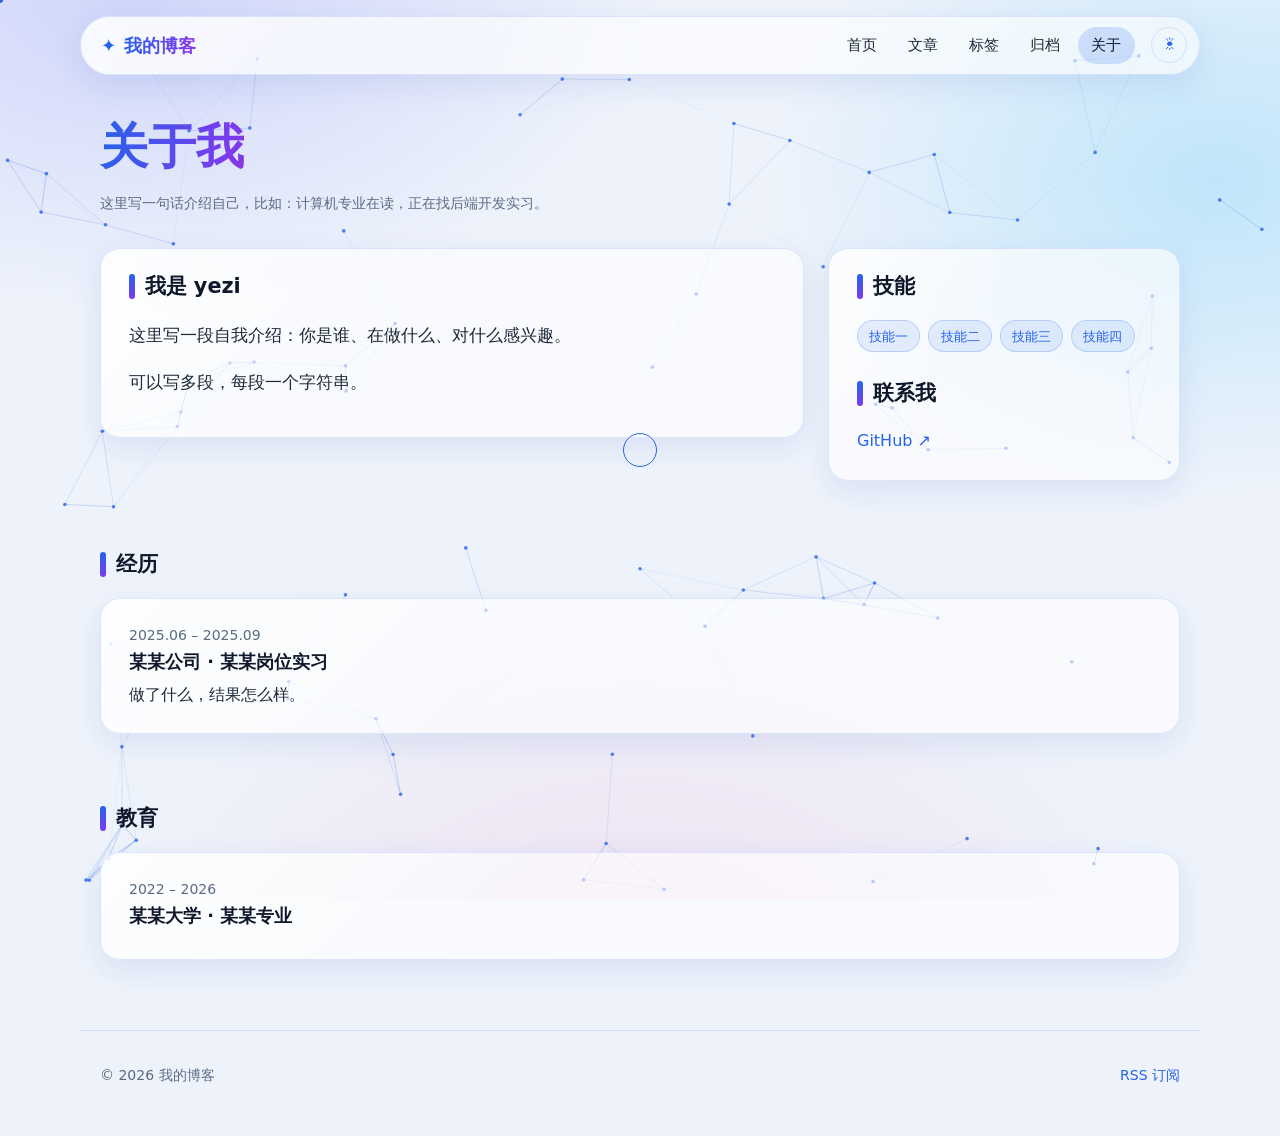
==== about/index.html @ 475cf348 "deploy: 发布公开站点（源码 9030e52）" ====
<!DOCTYPE html><html lang="zh-CN" data-theme="dark" data-astro-cid-z4jru4n3><head><meta charset="utf-8"><meta name="viewport" content="width=device-width, initial-scale=1"><meta name="description" content="这里写一句话介绍自己，比如：计算机专业在读，正在找后端开发实习。"><link rel="alternate" type="application/rss+xml" title="我的博客" href="/rss.xml"><title>关于我 | 我的博客</title><!-- 在页面绘制前确定主题，避免先闪一下深色再变浅色 --><script>
      (() => {
        let theme = 'dark';
        try {
          const saved = localStorage.getItem('theme');
          if (saved === 'light' || saved === 'dark') theme = saved;
          else if (matchMedia('(prefers-color-scheme: light)').matches) theme = 'light';
        } catch {}
        document.documentElement.dataset.theme = theme;
      })();
    </script><link rel="stylesheet" href="/_astro/BaseLayout.BW4J0uot.css"><style>.page-head[data-astro-cid-ta2fbyqs]{margin:1.5rem 0 2rem}.page-head[data-astro-cid-ta2fbyqs] h1[data-astro-cid-ta2fbyqs]{margin:0;font-size:clamp(2rem,1.5rem + 2vw,3rem);display:inline-block}.about-grid[data-astro-cid-ta2fbyqs]{grid-template-columns:2fr 1fr;align-items:start;gap:1.5rem;display:grid}.intro[data-astro-cid-ta2fbyqs] p[data-astro-cid-ta2fbyqs]{margin:0 0 1rem;font-size:1.05rem}.plain-list[data-astro-cid-ta2fbyqs]{margin:0;padding:0;list-style:none}.links[data-astro-cid-ta2fbyqs]{gap:.4rem;display:grid}.contact-title[data-astro-cid-ta2fbyqs]{margin-top:1.75rem}.timeline[data-astro-cid-ta2fbyqs]{gap:1rem;display:grid}.timeline[data-astro-cid-ta2fbyqs] h3[data-astro-cid-ta2fbyqs]{margin:.2rem 0 .4rem;font-size:1.1rem}.timeline[data-astro-cid-ta2fbyqs] p[data-astro-cid-ta2fbyqs]{margin:0}@media (width<=800px){.about-grid[data-astro-cid-ta2fbyqs]{grid-template-columns:1fr}}
</style></head><body data-astro-cid-z4jru4n3><canvas id="fx-background" class="fx-canvas" aria-hidden="true" data-astro-cid-z4jru4n3></canvas><canvas id="fx-overlay" class="fx-canvas" aria-hidden="true" data-astro-cid-z4jru4n3></canvas><div class="fx-cursor-dot" aria-hidden="true" data-astro-cid-z4jru4n3></div><div class="fx-cursor-ring" aria-hidden="true" data-astro-cid-z4jru4n3></div><header class="site-header" data-astro-cid-z4jru4n3><nav class="nav glass container" aria-label="主导航" data-astro-cid-z4jru4n3><a class="logo" href="/" data-astro-cid-z4jru4n3><span class="logo-mark" data-astro-cid-z4jru4n3>✦</span><span class="gradient-text" data-astro-cid-z4jru4n3>我的博客</span></a><ul class="nav-links" data-astro-cid-z4jru4n3><li data-astro-cid-z4jru4n3><a href="/" data-astro-cid-z4jru4n3>首页</a></li><li data-astro-cid-z4jru4n3><a href="/posts/" data-astro-cid-z4jru4n3>文章</a></li><li data-astro-cid-z4jru4n3><a href="/tags/" data-astro-cid-z4jru4n3>标签</a></li><li data-astro-cid-z4jru4n3><a href="/archive/" data-astro-cid-z4jru4n3>归档</a></li><li data-astro-cid-z4jru4n3><a href="/about/" aria-current="page" data-astro-cid-z4jru4n3>关于</a></li></ul><button class="theme-toggle" type="button" data-theme-toggle aria-label="切换深浅色" data-astro-cid-z4jru4n3><span class="icon-sun" aria-hidden="true" data-astro-cid-z4jru4n3>☀</span><span class="icon-moon" aria-hidden="true" data-astro-cid-z4jru4n3>☾</span></button></nav></header><main class="container" data-astro-cid-z4jru4n3><header class="page-head" data-astro-cid-ta2fbyqs><h1 class="gradient-text" data-astro-cid-ta2fbyqs>关于我</h1><p class="meta" data-astro-cid-ta2fbyqs>这里写一句话介绍自己，比如：计算机专业在读，正在找后端开发实习。</p></header><div class="about-grid" data-astro-cid-ta2fbyqs><section class="glass glass-pad intro" data-astro-cid-ta2fbyqs><h2 class="section-title" data-astro-cid-ta2fbyqs>我是 yezi</h2><p data-astro-cid-ta2fbyqs>这里写一段自我介绍：你是谁、在做什么、对什么感兴趣。</p><p data-astro-cid-ta2fbyqs>可以写多段，每段一个字符串。</p></section><section class="glass glass-pad" data-astro-cid-ta2fbyqs><h2 class="section-title" data-astro-cid-ta2fbyqs>技能</h2><ul class="chip-list plain-list" data-astro-cid-ta2fbyqs><li class="chip" data-astro-cid-ta2fbyqs>技能一</li><li class="chip" data-astro-cid-ta2fbyqs>技能二</li><li class="chip" data-astro-cid-ta2fbyqs>技能三</li><li class="chip" data-astro-cid-ta2fbyqs>技能四</li></ul><h2 class="section-title contact-title" data-astro-cid-ta2fbyqs>联系我</h2><ul class="plain-list links" data-astro-cid-ta2fbyqs><li data-astro-cid-ta2fbyqs><a href="https://github.com/yyyyyyyyyezi" target="_blank" rel="noopener noreferrer" data-astro-cid-ta2fbyqs>GitHub ↗</a></li></ul></section></div><section class="section" data-astro-cid-ta2fbyqs><h2 class="section-title" data-astro-cid-ta2fbyqs>经历</h2><ol class="plain-list timeline" data-astro-cid-ta2fbyqs><li class="glass glass-pad tilt" data-astro-cid-ta2fbyqs><p class="meta" data-astro-cid-ta2fbyqs>2025.06 – 2025.09</p><h3 data-astro-cid-ta2fbyqs>某某公司 · 某某岗位实习</h3><p data-astro-cid-ta2fbyqs>做了什么，结果怎么样。</p></li></ol></section><section class="section" data-astro-cid-ta2fbyqs><h2 class="section-title" data-astro-cid-ta2fbyqs>教育</h2><ol class="plain-list timeline" data-astro-cid-ta2fbyqs><li class="glass glass-pad tilt" data-astro-cid-ta2fbyqs><p class="meta" data-astro-cid-ta2fbyqs>2022 – 2026</p><h3 data-astro-cid-ta2fbyqs>某某大学 · 某某专业</h3></li></ol></section></main><footer class="site-footer container" data-astro-cid-z4jru4n3><span data-astro-cid-z4jru4n3>© 2026 我的博客</span><a href="/rss.xml" data-astro-cid-z4jru4n3>RSS 订阅</a></footer><script type="module" src="/_astro/BaseLayout.astro_astro_type_script_index_0_lang.DyuBD2A_.js"></script></body></html>
---- _astro/BaseLayout.BW4J0uot.css ----
:root,html[data-theme=dark]{color-scheme:dark;--bg:#070b1a;--bg-glow-1:#5865f247;--bg-glow-2:#38bdf833;--bg-glow-3:#ec489924;--fg:#e2e8f5;--fg-strong:#fff;--muted:#8d9ab5;--accent:#7cc4ff;--accent-2:#a78bfa;--accent-3:#f472b6;--glass:#121a348c;--glass-border:#94bbff29;--glass-highlight:#ffffff0f;--shadow:0 10px 40px #00000073;--shadow-hover:0 18px 60px #3878ff47;--code-bg:#00000059;--fx-rgb:124, 196, 255;--cal-0:#94a3b81f;--cal-1:#7dd3fc;--cal-2:#38bdf8;--cal-3:#0284c7;--cal-4:#1e40af}html[data-theme=light]{color-scheme:light;--bg:#eef3fb;--bg-glow-1:#818cf847;--bg-glow-2:#38bdf840;--bg-glow-3:#f472b629;--fg:#1e293b;--fg-strong:#0f172a;--muted:#5b6b85;--accent:#2563eb;--accent-2:#7c3aed;--accent-3:#db2777;--glass:#fff9;--glass-border:#2563eb24;--glass-highlight:#ffffffb3;--shadow:0 10px 30px #1e40af1a;--shadow-hover:0 18px 45px #2563eb33;--code-bg:#0f172a;--fx-rgb:37, 99, 235;--cal-0:#64748b24;--cal-1:#7dd3fc;--cal-2:#38bdf8;--cal-3:#0284c7;--cal-4:#1e3a8a}:root{--max-width:1120px;--radius-lg:20px;--radius-md:14px;--radius-pill:999px;--space-section:clamp(2.5rem, 2rem + 3vw, 5rem);--text-hero:clamp(2.4rem, 1.4rem + 4vw, 4.4rem);--duration-fast:.16s;--duration-normal:.32s;--ease-out-expo:cubic-bezier(.16, 1, .3, 1);font-family:system-ui,-apple-system,PingFang SC,Hiragino Sans GB,Microsoft YaHei,sans-serif}*{box-sizing:border-box}html{scroll-behavior:smooth}body{min-height:100vh;color:var(--fg);background:radial-gradient(60vw 50vh at 10% 0%, var(--bg-glow-1), transparent 70%), radial-gradient(50vw 50vh at 95% 20%, var(--bg-glow-2), transparent 70%), radial-gradient(60vw 60vh at 50% 110%, var(--bg-glow-3), transparent 70%), var(--bg);background-attachment:fixed;margin:0;line-height:1.8}a{color:var(--accent);transition:color var(--duration-fast);text-decoration:none}a:hover{color:var(--accent-2)}:focus-visible{outline:2px solid var(--accent);outline-offset:3px;border-radius:6px}::selection{background:rgba(var(--fx-rgb), .35)}h1,h2,h3{color:var(--fg-strong);line-height:1.3}.container{z-index:1;max-width:var(--max-width);margin:0 auto;padding:0 1.25rem;position:relative}main.container{padding-bottom:var(--space-section)}.layout-with-sidebar{grid-template-columns:minmax(0,1fr) 300px;align-items:start;gap:2rem;display:grid}.sidebar{gap:1.25rem;display:grid;position:sticky;top:6rem}@media (width<=900px){.layout-with-sidebar{grid-template-columns:1fr}.sidebar{position:static}}.section{margin-top:var(--space-section)}.section-title{align-items:center;gap:.6rem;margin:0 0 1.25rem;font-size:1.3rem;display:flex}.section-title:before{content:"";background:linear-gradient(var(--accent), var(--accent-2));border-radius:3px;width:6px;height:1.2em}.glass{background:linear-gradient(135deg, var(--glass-highlight), transparent 40%), var(--glass);border:1px solid var(--glass-border);border-radius:var(--radius-lg);box-shadow:var(--shadow);-webkit-backdrop-filter:blur(14px)saturate(140%);position:relative}.glass-pad{padding:1.5rem 1.75rem}.tilt{--rx:0deg;--ry:0deg;--lift:0px;transform:perspective(1600px) rotateX(var(--rx)) rotateY(var(--ry)) translateY(var(--lift));transition:transform var(--duration-normal) var(--ease-out-expo), box-shadow var(--duration-normal), border-color var(--duration-normal)}.tilt:hover{--lift:-3px;box-shadow:var(--shadow-hover);border-color:rgba(var(--fx-rgb), .4)}.tilt:after{content:"";border-radius:inherit;pointer-events:none;opacity:0;background:radial-gradient(400px circle at var(--mx,50%) var(--my,50%), rgba(var(--fx-rgb), .16), transparent 45%);transition:opacity var(--duration-normal);position:absolute;inset:0}.tilt:hover:after{opacity:1}.gradient-text{background:linear-gradient(100deg, var(--accent) 0%, var(--accent-2) 45%, var(--accent-3) 100%);color:#0000;background-size:200%;-webkit-background-clip:text;background-clip:text;animation:8s ease-in-out infinite alternate gradient-shift}@keyframes gradient-shift{to{background-position:100%}}.meta{color:var(--muted);flex-wrap:wrap;align-items:center;gap:.35rem .9rem;font-size:.875rem;display:flex}.chip{border-radius:var(--radius-pill);color:var(--accent);background:rgba(var(--fx-rgb), .1);border:1px solid rgba(var(--fx-rgb), .22);transition:background var(--duration-fast), transform var(--duration-fast);align-items:center;gap:.35rem;padding:.2rem .7rem;font-size:.8rem;display:inline-flex}a.chip:hover{color:var(--accent);background:rgba(var(--fx-rgb), .2);transform:translateY(-1px)}.chip-count{opacity:.7;font-size:.75em}.chip-list{flex-wrap:wrap;gap:.5rem;display:flex}.badge-private{color:#f59e0b;font-size:.8rem}.btn{border-radius:var(--radius-pill);color:#fff;background:linear-gradient(100deg, var(--accent), var(--accent-2));box-shadow:0 6px 20px rgba(var(--fx-rgb), .3);transition:transform var(--duration-fast), box-shadow var(--duration-fast);align-items:center;gap:.4rem;padding:.55rem 1.1rem;font-size:.9rem;font-weight:600;display:inline-flex}.btn:hover{color:#fff;box-shadow:0 10px 28px rgba(var(--fx-rgb), .45);transform:translateY(-2px)}.btn-ghost{color:var(--fg);background:var(--glass);border:1px solid var(--glass-border);box-shadow:none}.btn-ghost:hover{color:var(--accent);box-shadow:none}.prose{overflow-wrap:break-word;font-size:1.05rem}.prose h2{border-bottom:1px solid var(--glass-border);margin-top:2.2em;padding-bottom:.3em;scroll-margin-top:6rem}.prose h3{margin-top:1.8em;scroll-margin-top:6rem}.prose img{border-radius:var(--radius-md);max-width:100%;height:auto}.prose pre{border-radius:var(--radius-md);padding:1rem 1.25rem;overflow-x:auto;background:var(--code-bg)!important}.prose :not(pre)>code{background:rgba(var(--fx-rgb), .12);border-radius:6px;padding:.1em .4em;font-size:.9em}.prose blockquote{border-left:4px solid var(--accent);border-radius:0 var(--radius-md) var(--radius-md) 0;background:rgba(var(--fx-rgb), .07);color:var(--muted);margin:1.5rem 0;padding:.75rem 1.25rem}.prose hr{background:linear-gradient(90deg, transparent, var(--glass-border), transparent);border:none;height:1px;margin:2.5rem 0}.prose table{border-collapse:collapse;width:100%}.prose th,.prose td{border:1px solid var(--glass-border);padding:.5rem .75rem}.fx-canvas{pointer-events:none;width:100%;height:100%;position:fixed;inset:0}#fx-background{z-index:0}#fx-overlay{z-index:9998}.fx-cursor-dot,.fx-cursor-ring{pointer-events:none;z-index:9999;opacity:0;border-radius:50%;transition:opacity .2s,scale .25s,background .25s;position:fixed;top:0;left:0}.fx-cursor-dot{background:var(--accent);width:6px;height:6px;margin:-3px 0 0 -3px}.fx-cursor-ring{border:1.5px solid var(--accent);width:34px;height:34px;margin:-17px 0 0 -17px}.fx-cursor-ring.is-hover{background:rgba(var(--fx-rgb), .12);scale:1.65}html.fx-has-cursor .fx-cursor-dot,html.fx-has-cursor .fx-cursor-ring{opacity:1}html.fx-cursor-hidden .fx-cursor-dot,html.fx-cursor-hidden .fx-cursor-ring{opacity:0}html.fx-has-cursor,html.fx-has-cursor *{cursor:none!important}@media (prefers-reduced-motion:reduce){html{scroll-behavior:auto}*,:before,:after{transition:none!important;animation:none!important}.tilt{transform:none!important}}.site-header[data-astro-cid-z4jru4n3]{z-index:50;padding:1rem 0;position:sticky;top:0}.nav[data-astro-cid-z4jru4n3]{border-radius:var(--radius-pill);align-items:center;gap:1rem;padding:.6rem .75rem .6rem 1.25rem;display:flex}.logo[data-astro-cid-z4jru4n3]{white-space:nowrap;align-items:center;gap:.5rem;font-size:1.15rem;font-weight:800;display:inline-flex}.logo-mark[data-astro-cid-z4jru4n3]{color:var(--accent);animation:3s ease-in-out infinite twinkle;display:inline-block}@keyframes twinkle{50%{opacity:.4;transform:rotate(45deg)scale(.85)}}.nav-links[data-astro-cid-z4jru4n3]{gap:.25rem;margin:0 0 0 auto;padding:0;list-style:none;display:flex;overflow-x:auto}.nav-links[data-astro-cid-z4jru4n3] a[data-astro-cid-z4jru4n3]{border-radius:var(--radius-pill);color:var(--fg);white-space:nowrap;transition:background var(--duration-fast), color var(--duration-fast);padding:.35rem .85rem;font-size:.92rem;display:block}.nav-links[data-astro-cid-z4jru4n3] a[data-astro-cid-z4jru4n3]:hover{color:var(--accent);background:rgba(var(--fx-rgb), .1)}.nav-links[data-astro-cid-z4jru4n3] a[data-astro-cid-z4jru4n3][aria-current=page]{color:var(--fg-strong);background:rgba(var(--fx-rgb), .18)}.theme-toggle[data-astro-cid-z4jru4n3]{border:1px solid var(--glass-border);width:2.25rem;height:2.25rem;color:var(--accent);cursor:pointer;transition:transform var(--duration-normal) var(--ease-out-expo), background var(--duration-fast);background:0 0;border-radius:50%;flex:none;place-items:center;font-size:1.05rem;display:grid}.theme-toggle[data-astro-cid-z4jru4n3]:hover{background:rgba(var(--fx-rgb), .12);transform:rotate(20deg)}.theme-toggle[data-astro-cid-z4jru4n3]>span[data-astro-cid-z4jru4n3]{transition:opacity var(--duration-normal), transform var(--duration-normal);grid-area:1/1}html[data-theme=dark] .icon-sun[data-astro-cid-z4jru4n3],html[data-theme=light] .icon-moon[data-astro-cid-z4jru4n3]{opacity:0;transform:scale(.5)rotate(-90deg)}.site-footer[data-astro-cid-z4jru4n3]{border-top:1px solid var(--glass-border);color:var(--muted);justify-content:space-between;gap:1rem;padding-top:2rem;padding-bottom:3rem;font-size:.875rem;display:flex}.reading-progress[data-astro-cid-z4jru4n3]{z-index:100;transform-origin:0;background:linear-gradient(90deg, var(--accent), var(--accent-2), var(--accent-3));height:3px;box-shadow:0 0 10px rgba(var(--fx-rgb), .6);position:fixed;top:0;left:0;right:0;transform:scaleX(0)}@media (width<=640px){.nav[data-astro-cid-z4jru4n3]{border-radius:var(--radius-lg);flex-wrap:wrap}.nav-links[data-astro-cid-z4jru4n3]{order:3;width:100%;margin:0}}
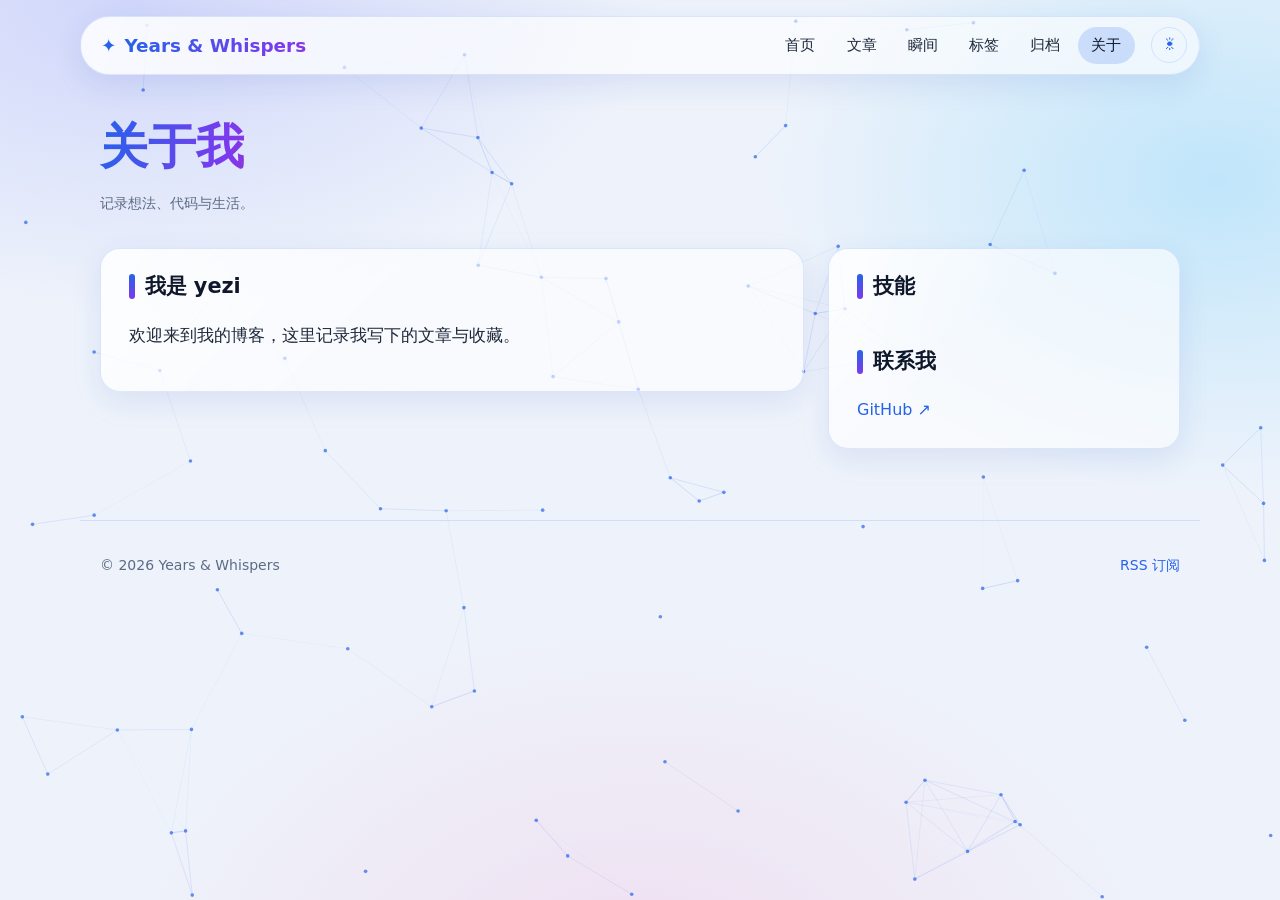
==== commit cc757319: "deploy: 发布公开站点（源码 aaa7730）" ====
--- a/about/index.html
+++ b/about/index.html
@@ -1,4 +1,4 @@
-<!DOCTYPE html><html lang="zh-CN" data-theme="dark" data-astro-cid-z4jru4n3><head><meta charset="utf-8"><meta name="viewport" content="width=device-width, initial-scale=1"><meta name="description" content="这里写一句话介绍自己，比如：计算机专业在读，正在找后端开发实习。"><link rel="alternate" type="application/rss+xml" title="我的博客" href="/rss.xml"><title>关于我 | 我的博客</title><!-- 在页面绘制前确定主题，避免先闪一下深色再变浅色 --><script>
+<!DOCTYPE html><html lang="zh-CN" data-theme="dark" data-astro-cid-z4jru4n3><head><meta charset="utf-8"><meta name="viewport" content="width=device-width, initial-scale=1"><meta name="description" content="记录想法、代码与生活。"><meta name="theme-color" content="#070b1a" media="(prefers-color-scheme: dark)"><meta name="theme-color" content="#eef3fb" media="(prefers-color-scheme: light)"><link rel="canonical" href="https://yyyyyyyyyezi.github.io/about/"><link rel="icon" type="image/svg+xml" href="/favicon.svg"><link rel="alternate" type="application/rss+xml" title="Years &amp; Whispers" href="/rss.xml"><!-- Open Graph / 社交分享 --><meta property="og:type" content="website"><meta property="og:site_name" content="Years &amp; Whispers"><meta property="og:title" content="关于我 | Years &amp; Whispers"><meta property="og:description" content="记录想法、代码与生活。"><meta property="og:url" content="https://yyyyyyyyyezi.github.io/about/"><!-- 社交分享图：把 1200×630 的图片放到 public/og-image.jpg 后取消下面这行注释 --><!-- <meta property="og:image" content="/og-image.jpg" /> --><!-- Twitter Card --><meta name="twitter:card" content="summary"><meta name="twitter:title" content="关于我 | Years &amp; Whispers"><meta name="twitter:description" content="记录想法、代码与生活。"><title>关于我 | Years &amp; Whispers</title><!-- 在页面绘制前确定主题，避免先闪一下深色再变浅色 --><script>
       (() => {
         let theme = 'dark';
         try {
@@ -8,5 +8,5 @@
         } catch {}
         document.documentElement.dataset.theme = theme;
       })();
-    </script><link rel="stylesheet" href="/_astro/BaseLayout.BW4J0uot.css"><style>.page-head[data-astro-cid-ta2fbyqs]{margin:1.5rem 0 2rem}.page-head[data-astro-cid-ta2fbyqs] h1[data-astro-cid-ta2fbyqs]{margin:0;font-size:clamp(2rem,1.5rem + 2vw,3rem);display:inline-block}.about-grid[data-astro-cid-ta2fbyqs]{grid-template-columns:2fr 1fr;align-items:start;gap:1.5rem;display:grid}.intro[data-astro-cid-ta2fbyqs] p[data-astro-cid-ta2fbyqs]{margin:0 0 1rem;font-size:1.05rem}.plain-list[data-astro-cid-ta2fbyqs]{margin:0;padding:0;list-style:none}.links[data-astro-cid-ta2fbyqs]{gap:.4rem;display:grid}.contact-title[data-astro-cid-ta2fbyqs]{margin-top:1.75rem}.timeline[data-astro-cid-ta2fbyqs]{gap:1rem;display:grid}.timeline[data-astro-cid-ta2fbyqs] h3[data-astro-cid-ta2fbyqs]{margin:.2rem 0 .4rem;font-size:1.1rem}.timeline[data-astro-cid-ta2fbyqs] p[data-astro-cid-ta2fbyqs]{margin:0}@media (width<=800px){.about-grid[data-astro-cid-ta2fbyqs]{grid-template-columns:1fr}}
-</style></head><body data-astro-cid-z4jru4n3><canvas id="fx-background" class="fx-canvas" aria-hidden="true" data-astro-cid-z4jru4n3></canvas><canvas id="fx-overlay" class="fx-canvas" aria-hidden="true" data-astro-cid-z4jru4n3></canvas><div class="fx-cursor-dot" aria-hidden="true" data-astro-cid-z4jru4n3></div><div class="fx-cursor-ring" aria-hidden="true" data-astro-cid-z4jru4n3></div><header class="site-header" data-astro-cid-z4jru4n3><nav class="nav glass container" aria-label="主导航" data-astro-cid-z4jru4n3><a class="logo" href="/" data-astro-cid-z4jru4n3><span class="logo-mark" data-astro-cid-z4jru4n3>✦</span><span class="gradient-text" data-astro-cid-z4jru4n3>我的博客</span></a><ul class="nav-links" data-astro-cid-z4jru4n3><li data-astro-cid-z4jru4n3><a href="/" data-astro-cid-z4jru4n3>首页</a></li><li data-astro-cid-z4jru4n3><a href="/posts/" data-astro-cid-z4jru4n3>文章</a></li><li data-astro-cid-z4jru4n3><a href="/tags/" data-astro-cid-z4jru4n3>标签</a></li><li data-astro-cid-z4jru4n3><a href="/archive/" data-astro-cid-z4jru4n3>归档</a></li><li data-astro-cid-z4jru4n3><a href="/about/" aria-current="page" data-astro-cid-z4jru4n3>关于</a></li></ul><button class="theme-toggle" type="button" data-theme-toggle aria-label="切换深浅色" data-astro-cid-z4jru4n3><span class="icon-sun" aria-hidden="true" data-astro-cid-z4jru4n3>☀</span><span class="icon-moon" aria-hidden="true" data-astro-cid-z4jru4n3>☾</span></button></nav></header><main class="container" data-astro-cid-z4jru4n3><header class="page-head" data-astro-cid-ta2fbyqs><h1 class="gradient-text" data-astro-cid-ta2fbyqs>关于我</h1><p class="meta" data-astro-cid-ta2fbyqs>这里写一句话介绍自己，比如：计算机专业在读，正在找后端开发实习。</p></header><div class="about-grid" data-astro-cid-ta2fbyqs><section class="glass glass-pad intro" data-astro-cid-ta2fbyqs><h2 class="section-title" data-astro-cid-ta2fbyqs>我是 yezi</h2><p data-astro-cid-ta2fbyqs>这里写一段自我介绍：你是谁、在做什么、对什么感兴趣。</p><p data-astro-cid-ta2fbyqs>可以写多段，每段一个字符串。</p></section><section class="glass glass-pad" data-astro-cid-ta2fbyqs><h2 class="section-title" data-astro-cid-ta2fbyqs>技能</h2><ul class="chip-list plain-list" data-astro-cid-ta2fbyqs><li class="chip" data-astro-cid-ta2fbyqs>技能一</li><li class="chip" data-astro-cid-ta2fbyqs>技能二</li><li class="chip" data-astro-cid-ta2fbyqs>技能三</li><li class="chip" data-astro-cid-ta2fbyqs>技能四</li></ul><h2 class="section-title contact-title" data-astro-cid-ta2fbyqs>联系我</h2><ul class="plain-list links" data-astro-cid-ta2fbyqs><li data-astro-cid-ta2fbyqs><a href="https://github.com/yyyyyyyyyezi" target="_blank" rel="noopener noreferrer" data-astro-cid-ta2fbyqs>GitHub ↗</a></li></ul></section></div><section class="section" data-astro-cid-ta2fbyqs><h2 class="section-title" data-astro-cid-ta2fbyqs>经历</h2><ol class="plain-list timeline" data-astro-cid-ta2fbyqs><li class="glass glass-pad tilt" data-astro-cid-ta2fbyqs><p class="meta" data-astro-cid-ta2fbyqs>2025.06 – 2025.09</p><h3 data-astro-cid-ta2fbyqs>某某公司 · 某某岗位实习</h3><p data-astro-cid-ta2fbyqs>做了什么，结果怎么样。</p></li></ol></section><section class="section" data-astro-cid-ta2fbyqs><h2 class="section-title" data-astro-cid-ta2fbyqs>教育</h2><ol class="plain-list timeline" data-astro-cid-ta2fbyqs><li class="glass glass-pad tilt" data-astro-cid-ta2fbyqs><p class="meta" data-astro-cid-ta2fbyqs>2022 – 2026</p><h3 data-astro-cid-ta2fbyqs>某某大学 · 某某专业</h3></li></ol></section></main><footer class="site-footer container" data-astro-cid-z4jru4n3><span data-astro-cid-z4jru4n3>© 2026 我的博客</span><a href="/rss.xml" data-astro-cid-z4jru4n3>RSS 订阅</a></footer><script type="module" src="/_astro/BaseLayout.astro_astro_type_script_index_0_lang.DyuBD2A_.js"></script></body></html>+    </script><link rel="stylesheet" href="/_astro/BaseLayout.ELnf-x5w.css"><style>.page-head[data-astro-cid-ta2fbyqs]{margin:1.5rem 0 2rem}.page-head[data-astro-cid-ta2fbyqs] h1[data-astro-cid-ta2fbyqs]{margin:0;font-size:clamp(2rem,1.5rem + 2vw,3rem);display:inline-block}.about-grid[data-astro-cid-ta2fbyqs]{grid-template-columns:2fr 1fr;align-items:start;gap:1.5rem;display:grid}.intro[data-astro-cid-ta2fbyqs] p[data-astro-cid-ta2fbyqs]{margin:0 0 1rem;font-size:1.05rem}.plain-list[data-astro-cid-ta2fbyqs]{margin:0;padding:0;list-style:none}.links[data-astro-cid-ta2fbyqs]{gap:.4rem;display:grid}.contact-title[data-astro-cid-ta2fbyqs]{margin-top:1.75rem}.timeline[data-astro-cid-ta2fbyqs]{gap:1rem;display:grid}.timeline[data-astro-cid-ta2fbyqs] h3[data-astro-cid-ta2fbyqs]{margin:.2rem 0 .4rem;font-size:1.1rem}.timeline[data-astro-cid-ta2fbyqs] p[data-astro-cid-ta2fbyqs]{margin:0}@media (width<=800px){.about-grid[data-astro-cid-ta2fbyqs]{grid-template-columns:1fr}}
+</style></head><body data-astro-cid-z4jru4n3><a class="skip-link" href="#main-content" data-astro-cid-z4jru4n3>跳转到正文</a><canvas id="fx-background" class="fx-canvas" aria-hidden="true" data-astro-cid-z4jru4n3></canvas><canvas id="fx-overlay" class="fx-canvas" aria-hidden="true" data-astro-cid-z4jru4n3></canvas><div class="fx-cursor-dot" aria-hidden="true" data-astro-cid-z4jru4n3></div><div class="fx-cursor-ring" aria-hidden="true" data-astro-cid-z4jru4n3></div><header class="site-header" data-astro-cid-z4jru4n3><nav class="nav glass container" aria-label="主导航" data-astro-cid-z4jru4n3><a class="logo" href="/" data-astro-cid-z4jru4n3><span class="logo-mark" data-astro-cid-z4jru4n3>✦</span><span class="gradient-text" data-astro-cid-z4jru4n3>Years &amp; Whispers</span></a><ul class="nav-links" data-astro-cid-z4jru4n3><li data-astro-cid-z4jru4n3><a href="/" data-astro-cid-z4jru4n3>首页</a></li><li data-astro-cid-z4jru4n3><a href="/posts/" data-astro-cid-z4jru4n3>文章</a></li><li data-astro-cid-z4jru4n3><a href="/whispers/" data-astro-cid-z4jru4n3>瞬间</a></li><li data-astro-cid-z4jru4n3><a href="/tags/" data-astro-cid-z4jru4n3>标签</a></li><li data-astro-cid-z4jru4n3><a href="/archive/" data-astro-cid-z4jru4n3>归档</a></li><li data-astro-cid-z4jru4n3><a href="/about/" aria-current="page" data-astro-cid-z4jru4n3>关于</a></li></ul><button class="theme-toggle" type="button" data-theme-toggle aria-label="切换深浅色" data-astro-cid-z4jru4n3><span class="icon-sun" aria-hidden="true" data-astro-cid-z4jru4n3>☀</span><span class="icon-moon" aria-hidden="true" data-astro-cid-z4jru4n3>☾</span></button></nav></header><main id="main-content" class="container" tabindex="-1" data-astro-cid-z4jru4n3><header class="page-head" data-astro-cid-ta2fbyqs><h1 class="gradient-text" data-astro-cid-ta2fbyqs>关于我</h1><p class="meta" data-astro-cid-ta2fbyqs>记录想法、代码与生活。</p></header><div class="about-grid" data-astro-cid-ta2fbyqs><section class="glass glass-pad intro" data-astro-cid-ta2fbyqs><h2 class="section-title" data-astro-cid-ta2fbyqs>我是 yezi</h2><p data-astro-cid-ta2fbyqs>欢迎来到我的博客，这里记录我写下的文章与收藏。</p></section><section class="glass glass-pad" data-astro-cid-ta2fbyqs><h2 class="section-title" data-astro-cid-ta2fbyqs>技能</h2><ul class="chip-list plain-list" data-astro-cid-ta2fbyqs></ul><h2 class="section-title contact-title" data-astro-cid-ta2fbyqs>联系我</h2><ul class="plain-list links" data-astro-cid-ta2fbyqs><li data-astro-cid-ta2fbyqs><a href="https://github.com/yyyyyyyyyezi" target="_blank" rel="noopener noreferrer" data-astro-cid-ta2fbyqs>GitHub ↗</a></li></ul></section></div></main><footer class="site-footer container" data-astro-cid-z4jru4n3><span data-astro-cid-z4jru4n3>© 2026 Years &amp; Whispers</span><a href="/rss.xml" data-astro-cid-z4jru4n3>RSS 订阅</a></footer><script type="module" src="/_astro/BaseLayout.astro_astro_type_script_index_0_lang.C8DNUoD6.js"></script></body></html>
--- a/_astro/BaseLayout.ELnf-x5w.css
+++ b/_astro/BaseLayout.ELnf-x5w.css
@@ -0,0 +1 @@
+:root,html[data-theme=dark]{color-scheme:dark;--bg:#070b1a;--bg-glow-1:#5865f247;--bg-glow-2:#38bdf833;--bg-glow-3:#ec489924;--fg:#e2e8f5;--fg-strong:#fff;--muted:#8d9ab5;--accent:#7cc4ff;--accent-2:#a78bfa;--accent-3:#f472b6;--glass:#121a348c;--glass-border:#94bbff29;--glass-highlight:#ffffff0f;--shadow:0 10px 40px #00000073;--shadow-hover:0 14px 42px #3878ff26;--code-bg:#00000059;--fx-rgb:124, 196, 255;--cal-0:#94a3b81f;--cal-1:#7dd3fc;--cal-2:#38bdf8;--cal-3:#0284c7;--cal-4:#1e40af}html[data-theme=light]{color-scheme:light;--bg:#eef3fb;--bg-glow-1:#818cf847;--bg-glow-2:#38bdf840;--bg-glow-3:#f472b629;--fg:#1e293b;--fg-strong:#0f172a;--muted:#5b6b85;--accent:#2563eb;--accent-2:#7c3aed;--accent-3:#db2777;--glass:#fff9;--glass-border:#2563eb24;--glass-highlight:#ffffffb3;--shadow:0 10px 30px #1e40af1a;--shadow-hover:0 18px 45px #2563eb33;--code-bg:#0f172a;--fx-rgb:37, 99, 235;--cal-0:#64748b24;--cal-1:#7dd3fc;--cal-2:#38bdf8;--cal-3:#0284c7;--cal-4:#1e3a8a}:root{--max-width:1120px;--radius-lg:20px;--radius-md:14px;--radius-pill:999px;--space-section:clamp(2.5rem, 2rem + 3vw, 5rem);--text-hero:clamp(2.4rem, 1.4rem + 4vw, 4.4rem);--duration-fast:.16s;--duration-normal:.32s;--ease-out-expo:cubic-bezier(.16, 1, .3, 1);font-family:system-ui,-apple-system,PingFang SC,Hiragino Sans GB,Microsoft YaHei,sans-serif}*{box-sizing:border-box}html{scroll-behavior:smooth}body{min-height:100vh;color:var(--fg);background:radial-gradient(60vw 50vh at 10% 0%, var(--bg-glow-1), transparent 70%), radial-gradient(50vw 50vh at 95% 20%, var(--bg-glow-2), transparent 70%), radial-gradient(60vw 60vh at 50% 110%, var(--bg-glow-3), transparent 70%), var(--bg);background-attachment:fixed;margin:0;line-height:1.8}@media (width<=900px){body{background-attachment:scroll}}a{color:var(--accent);transition:color var(--duration-fast);text-decoration:none}a:hover{color:var(--accent-2)}:focus-visible{outline:2px solid var(--accent);outline-offset:3px;border-radius:6px}::selection{background:rgba(var(--fx-rgb), .35)}h1,h2,h3{color:var(--fg-strong);line-height:1.3}.container{z-index:1;max-width:var(--max-width);margin:0 auto;padding:0 1.25rem;position:relative}main.container{padding-bottom:var(--space-section)}.layout-with-sidebar{grid-template-columns:minmax(0,1fr) 300px;align-items:start;gap:2rem;display:grid}.sidebar{gap:1.25rem;display:grid;position:sticky;top:6rem}@media (width<=900px){.layout-with-sidebar{grid-template-columns:1fr}.sidebar{position:static}}.section{margin-top:var(--space-section)}.section-title{align-items:center;gap:.6rem;margin:0 0 1.25rem;font-size:1.3rem;display:flex}.section-title:before{content:"";background:linear-gradient(var(--accent), var(--accent-2));border-radius:3px;width:6px;height:1.2em}.glass{background:linear-gradient(135deg, var(--glass-highlight), transparent 40%), var(--glass);border:1px solid var(--glass-border);border-radius:var(--radius-lg);box-shadow:var(--shadow);-webkit-backdrop-filter:blur(14px)saturate(140%);position:relative}.glass-pad{padding:1.5rem 1.75rem}.tilt{--lift:0px;transform:translateY(var(--lift));transition:transform var(--duration-normal) var(--ease-out-expo), box-shadow var(--duration-normal), border-color var(--duration-normal)}.tilt:hover{--lift:-3px;box-shadow:var(--shadow-hover);border-color:rgba(var(--fx-rgb), .25)}.gradient-text{background:linear-gradient(100deg, var(--accent) 0%, var(--accent-2) 45%, var(--accent-3) 100%);color:#0000;background-size:200%;-webkit-background-clip:text;background-clip:text;animation:8s ease-in-out infinite alternate gradient-shift}@keyframes gradient-shift{to{background-position:100%}}.meta{color:var(--muted);flex-wrap:wrap;align-items:center;gap:.35rem .9rem;font-size:.875rem;display:flex}.chip{border-radius:var(--radius-pill);color:var(--accent);background:rgba(var(--fx-rgb), .1);border:1px solid rgba(var(--fx-rgb), .22);transition:background var(--duration-fast), transform var(--duration-fast);align-items:center;gap:.35rem;padding:.2rem .7rem;font-size:.8rem;display:inline-flex}a.chip:hover{color:var(--accent);background:rgba(var(--fx-rgb), .2);transform:translateY(-1px)}.chip-count{opacity:.7;font-size:.75em}.chip-list{flex-wrap:wrap;gap:.5rem;display:flex}.badge-private{color:#f59e0b;font-size:.8rem}.btn{border-radius:var(--radius-pill);color:#fff;background:linear-gradient(100deg, var(--accent), var(--accent-2));box-shadow:0 6px 20px rgba(var(--fx-rgb), .3);transition:transform var(--duration-fast), box-shadow var(--duration-fast);align-items:center;gap:.4rem;padding:.55rem 1.1rem;font-size:.9rem;font-weight:600;display:inline-flex}.btn:hover{color:#fff;box-shadow:0 10px 28px rgba(var(--fx-rgb), .45);transform:translateY(-2px)}.btn-ghost{color:var(--fg);background:var(--glass);border:1px solid var(--glass-border);box-shadow:none}.btn-ghost:hover{color:var(--accent);box-shadow:none}.prose{overflow-wrap:break-word;font-size:1.05rem}.prose h2{border-bottom:1px solid var(--glass-border);margin-top:2.2em;padding-bottom:.3em;scroll-margin-top:6rem}.prose h3{margin-top:1.8em;scroll-margin-top:6rem}.prose img{border-radius:var(--radius-md);max-width:100%;height:auto}.prose pre{border-radius:var(--radius-md);padding:1rem 1.25rem;overflow-x:auto;background:var(--code-bg)!important}.prose :not(pre)>code{background:rgba(var(--fx-rgb), .12);border-radius:6px;padding:.1em .4em;font-size:.9em}.prose blockquote{border-left:4px solid var(--accent);border-radius:0 var(--radius-md) var(--radius-md) 0;background:rgba(var(--fx-rgb), .07);color:var(--muted);margin:1.5rem 0;padding:.75rem 1.25rem}.prose hr{background:linear-gradient(90deg, transparent, var(--glass-border), transparent);border:none;height:1px;margin:2.5rem 0}.prose table{border-collapse:collapse;width:100%}.prose th,.prose td{border:1px solid var(--glass-border);padding:.5rem .75rem}.fx-canvas{pointer-events:none;width:100%;height:100%;position:fixed;inset:0}#fx-background{z-index:0}#fx-overlay{z-index:9998}.fx-cursor-dot,.fx-cursor-ring{pointer-events:none;z-index:9999;opacity:0;border-radius:50%;transition:opacity .2s,scale .25s,background .25s;position:fixed;top:0;left:0}.fx-cursor-dot{background:var(--accent);width:6px;height:6px;margin:-3px 0 0 -3px}.fx-cursor-ring{border:1.5px solid var(--accent);width:34px;height:34px;margin:-17px 0 0 -17px}.fx-cursor-ring.is-hover{background:rgba(var(--fx-rgb), .12);scale:1.65}html.fx-has-cursor .fx-cursor-dot,html.fx-has-cursor .fx-cursor-ring{opacity:1}html.fx-cursor-hidden .fx-cursor-dot,html.fx-cursor-hidden .fx-cursor-ring{opacity:0}html.fx-has-cursor,html.fx-has-cursor *{cursor:none!important}html.fx-has-cursor input,html.fx-has-cursor textarea,html.fx-has-cursor [contenteditable=true]{cursor:text!important}@media (prefers-reduced-motion:reduce){html{scroll-behavior:auto}*,:before,:after{transition:none!important;animation:none!important}.tilt{transform:none!important}}.skip-link[data-astro-cid-z4jru4n3]{z-index:200;border-radius:var(--radius-pill);background:var(--accent);color:#fff;transition:top var(--duration-fast);padding:.6rem 1.1rem;font-weight:600;position:fixed;top:-100px;left:1rem}.skip-link[data-astro-cid-z4jru4n3]:focus{top:1rem}main[data-astro-cid-z4jru4n3]:focus{outline:none}.site-header[data-astro-cid-z4jru4n3]{z-index:50;padding:1rem 0;position:sticky;top:0}.nav[data-astro-cid-z4jru4n3]{border-radius:var(--radius-pill);align-items:center;gap:1rem;padding:.6rem .75rem .6rem 1.25rem;display:flex}.logo[data-astro-cid-z4jru4n3]{white-space:nowrap;align-items:center;gap:.5rem;font-size:1.15rem;font-weight:800;display:inline-flex}.logo-mark[data-astro-cid-z4jru4n3]{color:var(--accent);animation:3s ease-in-out infinite twinkle;display:inline-block}@keyframes twinkle{50%{opacity:.4;transform:rotate(45deg)scale(.85)}}.nav-links[data-astro-cid-z4jru4n3]{gap:.25rem;margin:0 0 0 auto;padding:0;list-style:none;display:flex;overflow-x:auto}.nav-links[data-astro-cid-z4jru4n3] a[data-astro-cid-z4jru4n3]{border-radius:var(--radius-pill);color:var(--fg);white-space:nowrap;transition:background var(--duration-fast), color var(--duration-fast);padding:.35rem .85rem;font-size:.92rem;display:block}.nav-links[data-astro-cid-z4jru4n3] a[data-astro-cid-z4jru4n3]:hover{color:var(--accent);background:rgba(var(--fx-rgb), .1)}.nav-links[data-astro-cid-z4jru4n3] a[data-astro-cid-z4jru4n3][aria-current=page]{color:var(--fg-strong);background:rgba(var(--fx-rgb), .18)}.theme-toggle[data-astro-cid-z4jru4n3]{border:1px solid var(--glass-border);width:2.25rem;height:2.25rem;color:var(--accent);cursor:pointer;transition:transform var(--duration-normal) var(--ease-out-expo), background var(--duration-fast);background:0 0;border-radius:50%;flex:none;place-items:center;font-size:1.05rem;display:grid}.theme-toggle[data-astro-cid-z4jru4n3]:hover{background:rgba(var(--fx-rgb), .12);transform:rotate(20deg)}.theme-toggle[data-astro-cid-z4jru4n3]>span[data-astro-cid-z4jru4n3]{transition:opacity var(--duration-normal), transform var(--duration-normal);grid-area:1/1}html[data-theme=dark] .icon-sun[data-astro-cid-z4jru4n3],html[data-theme=light] .icon-moon[data-astro-cid-z4jru4n3]{opacity:0;transform:scale(.5)rotate(-90deg)}.site-footer[data-astro-cid-z4jru4n3]{border-top:1px solid var(--glass-border);color:var(--muted);justify-content:space-between;gap:1rem;padding-top:2rem;padding-bottom:3rem;font-size:.875rem;display:flex}.reading-progress[data-astro-cid-z4jru4n3]{z-index:100;transform-origin:0;background:linear-gradient(90deg, var(--accent), var(--accent-2), var(--accent-3));height:3px;box-shadow:0 0 10px rgba(var(--fx-rgb), .6);position:fixed;top:0;left:0;right:0;transform:scaleX(0)}@media (width<=640px){.nav[data-astro-cid-z4jru4n3]{border-radius:var(--radius-lg);flex-wrap:wrap}.nav-links[data-astro-cid-z4jru4n3]{order:3;width:100%;margin:0}}
